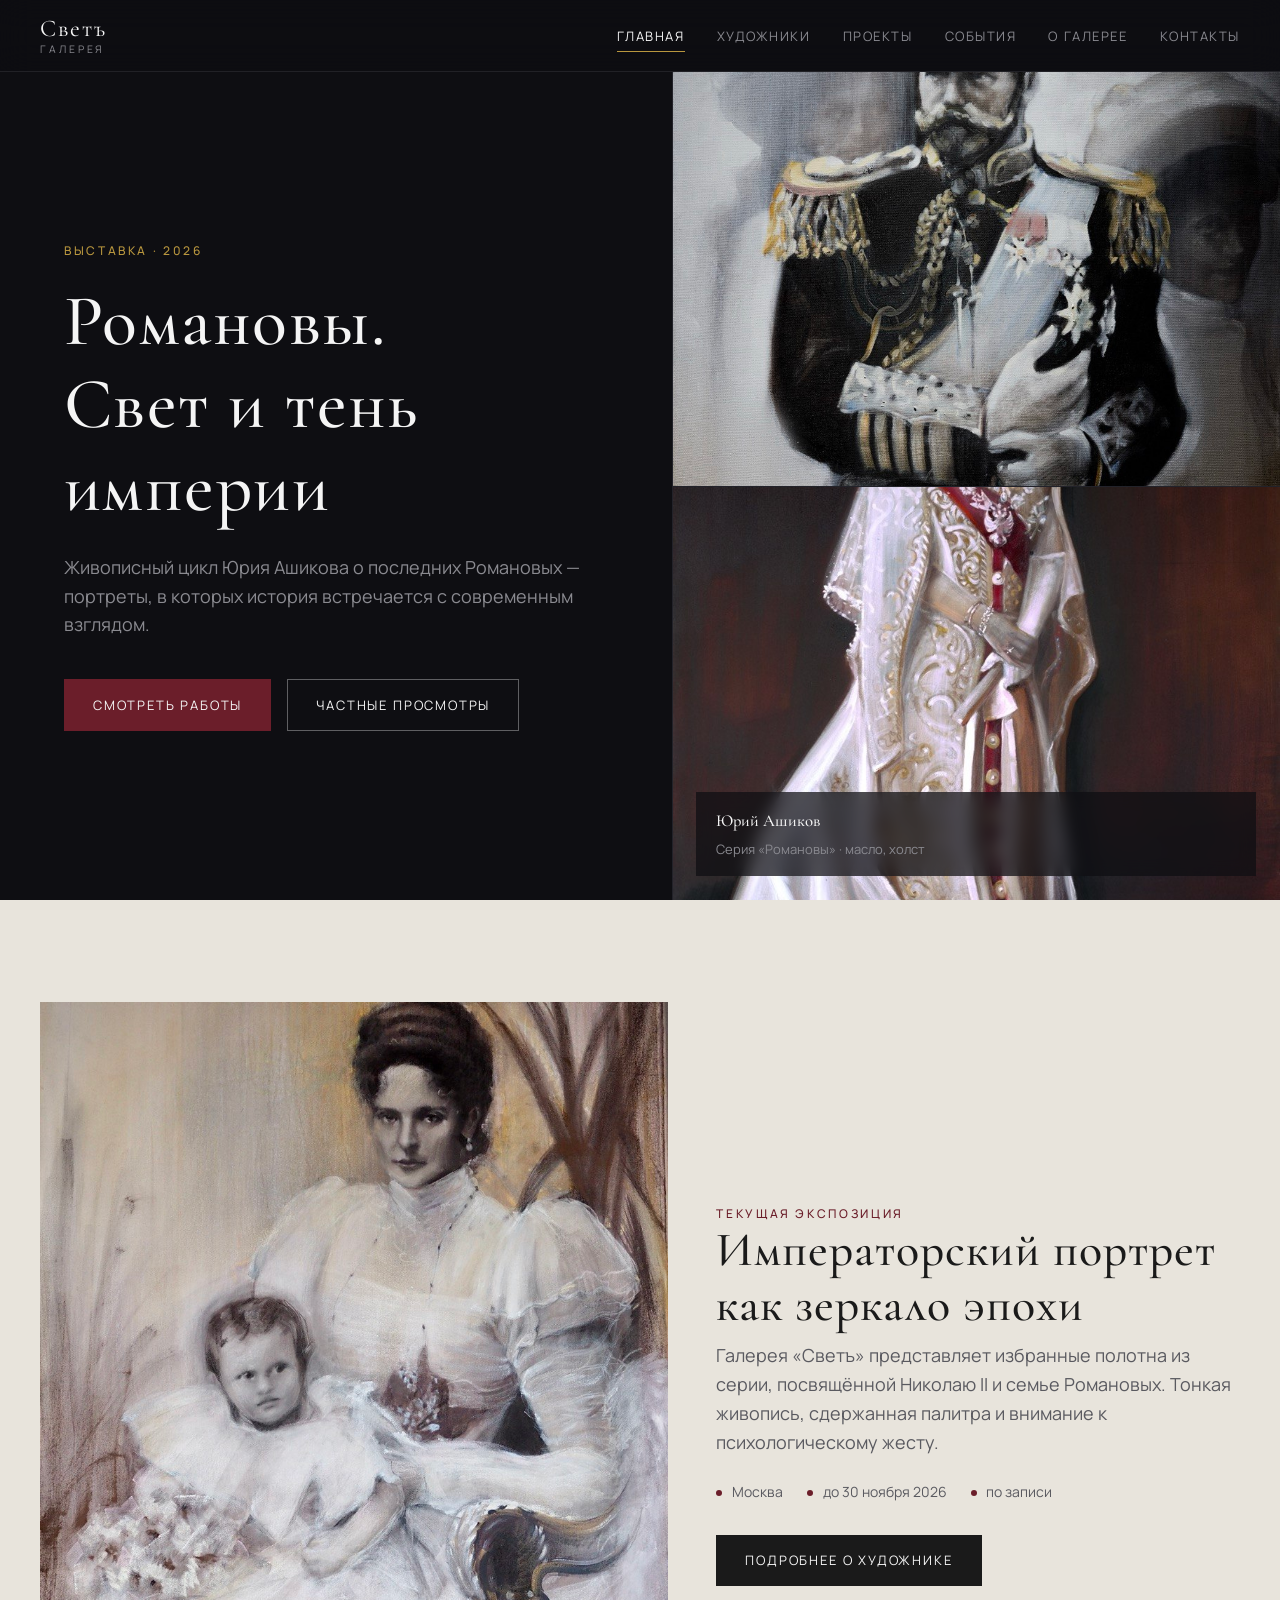
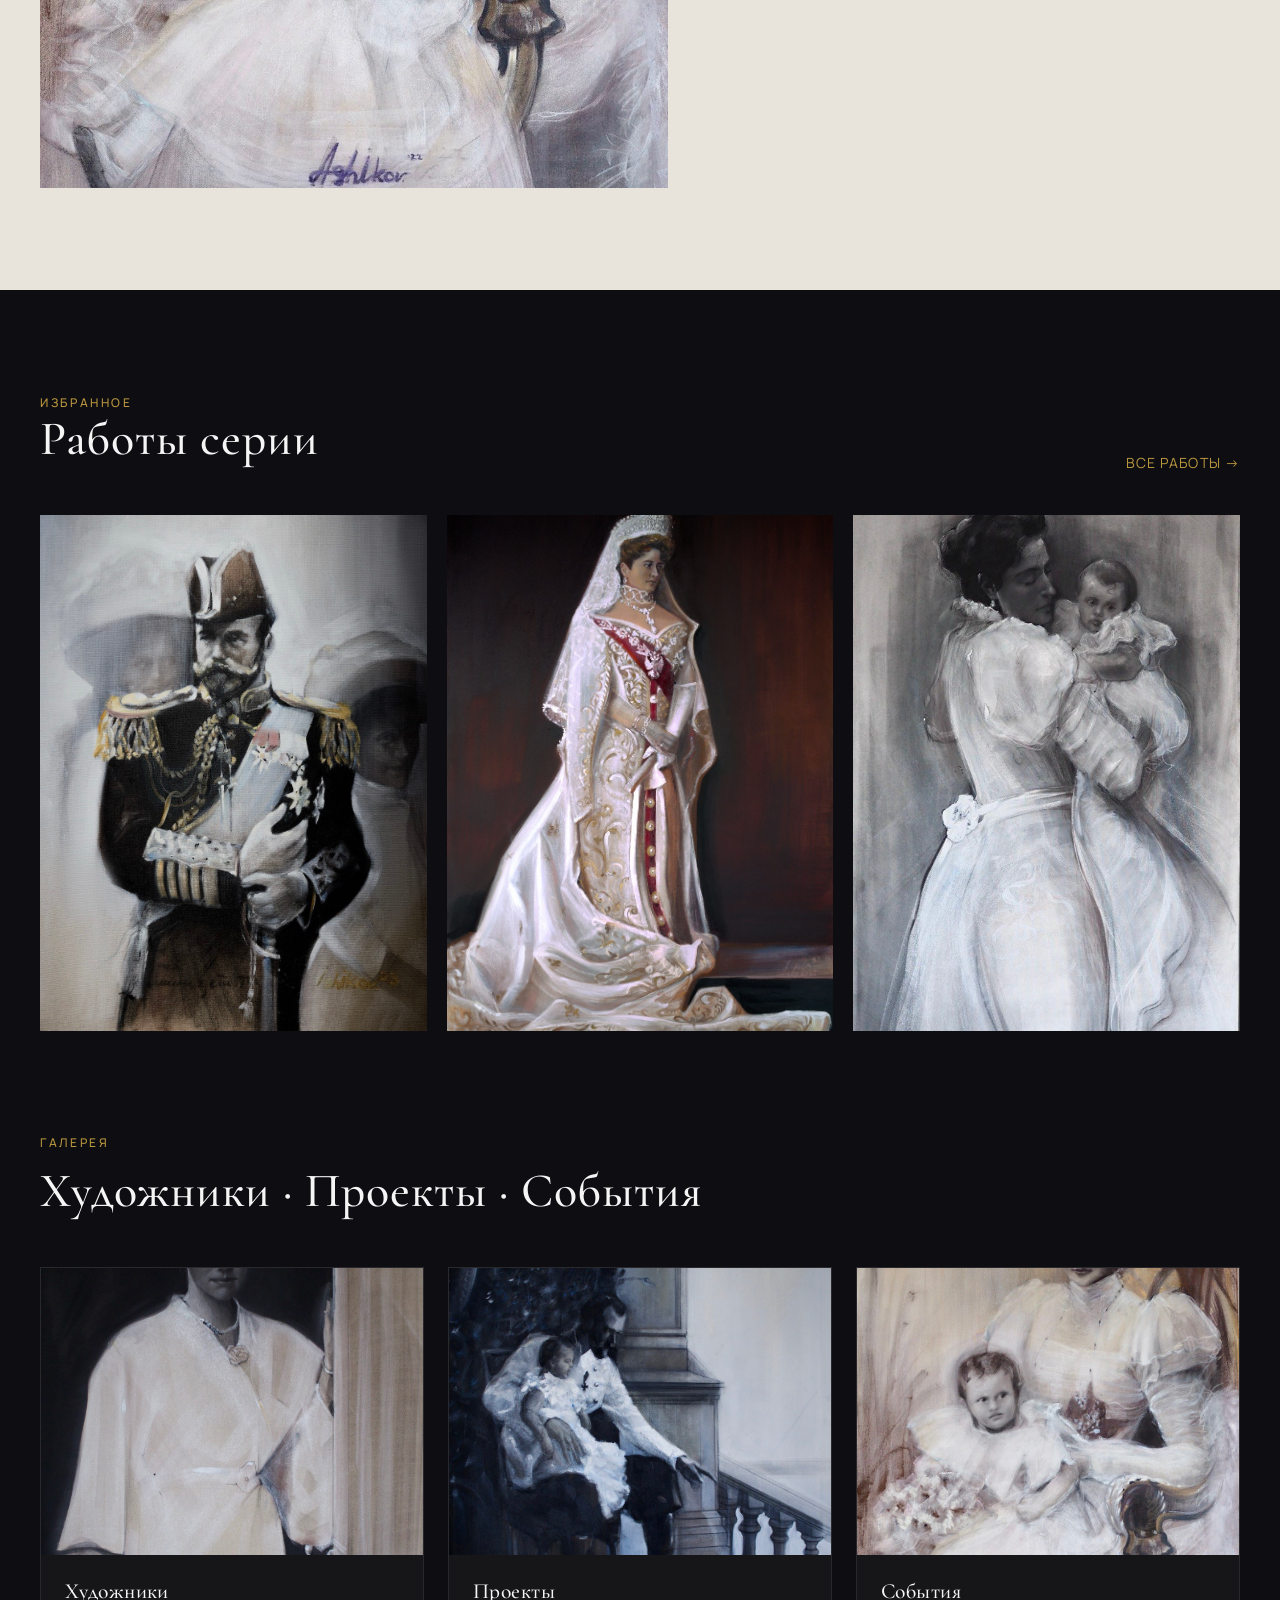
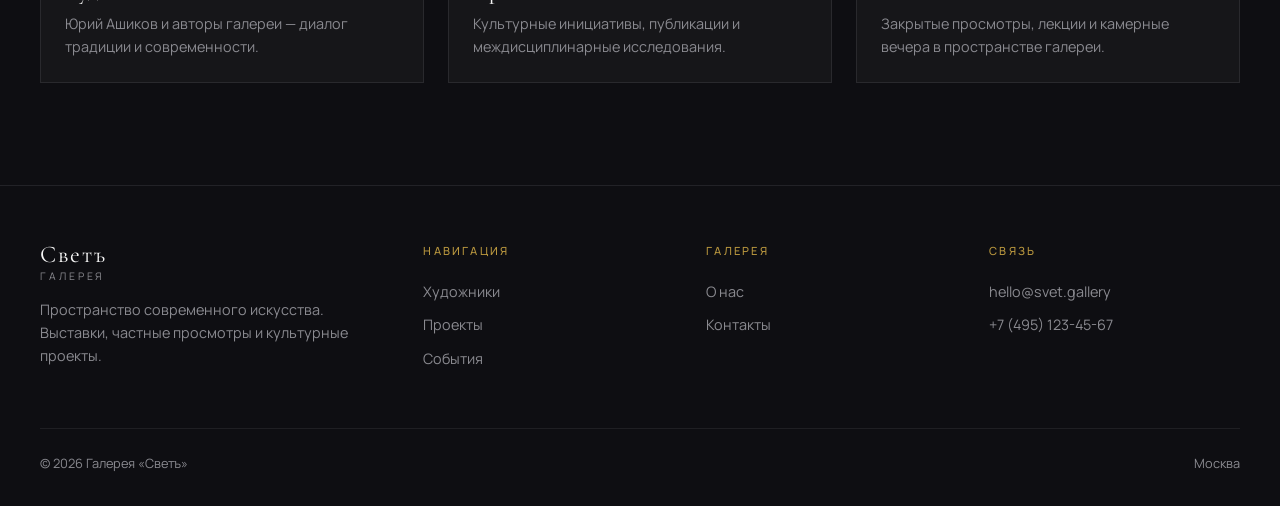
==== index.html @ 6fed9e32 "Галерея Светъ: сайт с работами Юрия Ашикова" ====
<!DOCTYPE html>
<html lang="ru">
<head>
  <meta charset="UTF-8" />
  <meta name="viewport" content="width=device-width, initial-scale=1" />
  <title>Галерея Светъ — современное искусство</title>
  <meta name="description" content="Галерея Светъ — пространство современного искусства. Выставка «Романовы» художника Юрия Ашикова." />
  <link rel="preconnect" href="https://fonts.googleapis.com" />
  <link rel="preconnect" href="https://fonts.gstatic.com" crossorigin />
  <link href="https://fonts.googleapis.com/css2?family=Cormorant+Garamond:ital,wght@0,400;0,500;0,600;1,400&family=Manrope:wght@300;400;500;600&display=swap" rel="stylesheet" />
  <link rel="stylesheet" href="css/styles.css" />
</head>
<body>
  <header class="site-header">
    <div class="container nav">
      <a href="index.html" class="logo">Светъ<span>галерея</span></a>
      <button class="nav-toggle" aria-label="Меню" aria-expanded="false"><span></span><span></span><span></span></button>
      <nav class="nav-links" aria-label="Основная навигация">
        <a href="index.html">Главная</a>
        <a href="artists.html">Художники</a>
        <a href="projects.html">Проекты</a>
        <a href="events.html">События</a>
        <a href="about.html">О галерее</a>
        <a href="contact.html">Контакты</a>
      </nav>
    </div>
  </header>

  <main>
    <section class="hero">
      <div class="hero-copy">
        <p class="eyebrow">Выставка · 2026</p>
        <h1>Романовы. Свет и тень империи</h1>
        <p class="lead">Живописный цикл Юрия Ашикова о последних Романовых — портреты, в которых история встречается с современным взглядом.</p>
        <div class="hero-actions">
          <a class="btn btn-primary" href="artists.html">Смотреть работы</a>
          <a class="btn btn-ghost" href="events.html">Частные просмотры</a>
        </div>
      </div>
      <div class="hero-visual">
        <div class="hero-split">
          <div class="panel">
            <img src="works/02-nicholas-regalia.jpg" alt="Николай II в регалиях — Юрий Ашиков" />
          </div>
          <div class="panel">
            <img src="works/01-alexandra-court.jpg" alt="Александра Фёдоровна — Юрий Ашиков" />
          </div>
        </div>
        <div class="caption">
          <strong>Юрий Ашиков</strong>
          Серия «Романовы» · масло, холст
        </div>
      </div>
    </section>

    <section class="section section-ivory">
      <div class="container">
        <div class="featured">
          <div class="featured-media">
            <img src="works/05-alexandra-child.jpg" alt="Александра с ребёнком — Юрий Ашиков" />
          </div>
          <div class="featured-body">
            <p class="eyebrow">Текущая экспозиция</p>
            <h2 class="section-title">Императорский портрет как зеркало эпохи</h2>
            <p class="lead">Галерея «Светъ» представляет избранные полотна из серии, посвящённой Николаю II и семье Романовых. Тонкая живопись, сдержанная палитра и внимание к психологическому жесту.</p>
            <div class="meta">
              <span>Москва</span>
              <span>до 30 ноября 2026</span>
              <span>по записи</span>
            </div>
            <a class="btn btn-dark" href="artists.html">Подробнее о художнике</a>
          </div>
        </div>
      </div>
    </section>

    <section class="section">
      <div class="container">
        <div class="section-head row">
          <div>
            <p class="eyebrow">Избранное</p>
            <h2 class="section-title">Работы серии</h2>
          </div>
          <a class="link-gold" href="artists.html">Все работы →</a>
        </div>
        <div class="works-grid">
          <article class="work-item" data-lightbox data-full="works/02-nicholas-regalia.jpg" data-title="Николай II. Регалии">
            <img src="works/02-nicholas-regalia.jpg" alt="Николай II. Регалии" />
            <div class="overlay"><h4>Николай II. Регалии</h4><p>Юрий Ашиков</p></div>
          </article>
          <article class="work-item" data-lightbox data-full="works/01-alexandra-court.jpg" data-title="Александра. Придворный портрет">
            <img src="works/01-alexandra-court.jpg" alt="Александра. Придворный портрет" />
            <div class="overlay"><h4>Александра. Придворный портрет</h4><p>Юрий Ашиков</p></div>
          </article>
          <article class="work-item" data-lightbox data-full="works/06-mother-infant.jpg" data-title="Мать и младенец">
            <img src="works/06-mother-infant.jpg" alt="Мать и младенец" />
            <div class="overlay"><h4>Мать и младенец</h4><p>Юрий Ашиков</p></div>
          </article>
        </div>
      </div>
    </section>

    <section class="section" style="padding-top: 0;">
      <div class="container">
        <div class="section-head">
          <p class="eyebrow">Галерея</p>
          <h2 class="section-title">Художники · Проекты · События</h2>
        </div>
        <div class="card-grid">
          <a class="card" href="artists.html">
            <div class="card-media"><img src="works/03-series-grid-a.jpg" alt="Художники" /></div>
            <div class="card-body">
              <h3>Художники</h3>
              <p>Юрий Ашиков и авторы галереи — диалог традиции и современности.</p>
            </div>
          </a>
          <a class="card" href="projects.html">
            <div class="card-media"><img src="works/04-series-grid-b.jpg" alt="Проекты" /></div>
            <div class="card-body">
              <h3>Проекты</h3>
              <p>Культурные инициативы, публикации и междисциплинарные исследования.</p>
            </div>
          </a>
          <a class="card" href="events.html">
            <div class="card-media"><img src="works/05-alexandra-child.jpg" alt="События" /></div>
            <div class="card-body">
              <h3>События</h3>
              <p>Закрытые просмотры, лекции и камерные вечера в пространстве галереи.</p>
            </div>
          </a>
        </div>
      </div>
    </section>
  </main>

  <footer class="site-footer">
    <div class="container">
      <div class="footer-grid">
        <div class="footer-brand">
          <div class="logo">Светъ<span>галерея</span></div>
          <p>Пространство современного искусства. Выставки, частные просмотры и культурные проекты.</p>
        </div>
        <div class="footer-col">
          <h4>Навигация</h4>
          <a href="artists.html">Художники</a>
          <a href="projects.html">Проекты</a>
          <a href="events.html">События</a>
        </div>
        <div class="footer-col">
          <h4>Галерея</h4>
          <a href="about.html">О нас</a>
          <a href="contact.html">Контакты</a>
        </div>
        <div class="footer-col">
          <h4>Связь</h4>
          <a href="mailto:hello@svet.gallery">hello@svet.gallery</a>
          <a href="tel:+74951234567">+7 (495) 123-45-67</a>
        </div>
      </div>
      <div class="footer-bottom">
        <span>© 2026 Галерея «Светъ»</span>
        <span>Москва</span>
      </div>
    </div>
  </footer>

  <div class="lightbox" id="lightbox" role="dialog" aria-modal="true">
    <button class="lightbox-close" aria-label="Закрыть">×</button>
    <img src="" alt="" />
    <p class="lightbox-cap"></p>
  </div>
  <script src="js/main.js"></script>
</body>
</html>
---- css/styles.css ----
/* Галерея Светъ — site styles */
:root {
  --bg-deep: #0E0E12;
  --bg-mist: #B0B0B8;
  --surface-ivory: #E8E4DC;
  --text-light: #F5F5F5;
  --text-dark: #1A1A1A;
  --text-muted: #8A8A90;
  --accent-burgundy: #6B1E2A;
  --accent-gold: #B8963E;
  --font-serif: "Cormorant Garamond", "Times New Roman", Georgia, serif;
  --font-sans: "Manrope", "Helvetica Neue", Arial, sans-serif;
  --max: 1200px;
  --nav-h: 72px;
  --ease: cubic-bezier(0.22, 1, 0.36, 1);
}

*, *::before, *::after { box-sizing: border-box; margin: 0; padding: 0; }

html { scroll-behavior: smooth; }

body {
  font-family: var(--font-sans);
  background: var(--bg-deep);
  color: var(--text-light);
  line-height: 1.6;
  font-size: 16px;
  -webkit-font-smoothing: antialiased;
  min-height: 100vh;
}

img { max-width: 100%; display: block; height: auto; }
a { color: inherit; text-decoration: none; }
ul { list-style: none; }
button, input, textarea, select { font: inherit; color: inherit; }

.container {
  width: min(100% - 48px, var(--max));
  margin-inline: auto;
}

/* —— Typography —— */
h1, h2, h3, .serif {
  font-family: var(--font-serif);
  font-weight: 500;
  letter-spacing: 0.02em;
  line-height: 1.15;
}

.eyebrow {
  font-size: 0.75rem;
  letter-spacing: 0.22em;
  text-transform: uppercase;
  color: var(--accent-gold);
  font-weight: 500;
}

.lead {
  font-size: 1.125rem;
  color: var(--text-muted);
  max-width: 36rem;
}

.section-title {
  font-size: clamp(2rem, 4vw, 3rem);
  margin-bottom: 0.5rem;
}

.section-head {
  margin-bottom: 2.5rem;
  display: flex;
  flex-direction: column;
  gap: 0.75rem;
}

.section-head.row {
  flex-direction: row;
  justify-content: space-between;
  align-items: flex-end;
  gap: 1.5rem;
}

.link-gold {
  color: var(--accent-gold);
  font-size: 0.875rem;
  letter-spacing: 0.08em;
  text-transform: uppercase;
  border-bottom: 1px solid transparent;
  transition: border-color 0.3s var(--ease), color 0.3s;
}
.link-gold:hover { border-color: var(--accent-gold); }

/* —— Header / Nav —— */
.site-header {
  position: fixed;
  inset: 0 0 auto 0;
  height: var(--nav-h);
  z-index: 100;
  background: rgba(14, 14, 18, 0.85);
  backdrop-filter: blur(16px);
  border-bottom: 1px solid rgba(176, 176, 184, 0.12);
  transition: background 0.3s;
}

.nav {
  height: var(--nav-h);
  display: flex;
  align-items: center;
  justify-content: space-between;
  gap: 2rem;
}

.logo {
  font-family: var(--font-serif);
  font-size: 1.5rem;
  letter-spacing: 0.08em;
  display: flex;
  flex-direction: column;
  line-height: 1.1;
}
.logo span {
  font-family: var(--font-sans);
  font-size: 0.65rem;
  letter-spacing: 0.28em;
  text-transform: uppercase;
  color: var(--text-muted);
  margin-top: 2px;
}

.nav-links {
  display: flex;
  gap: 2rem;
  align-items: center;
}

.nav-links a {
  font-size: 0.8125rem;
  letter-spacing: 0.12em;
  text-transform: uppercase;
  color: var(--text-muted);
  transition: color 0.25s;
  position: relative;
}
.nav-links a:hover,
.nav-links a.active { color: var(--text-light); }
.nav-links a.active::after {
  content: "";
  position: absolute;
  left: 0; right: 0; bottom: -6px;
  height: 1px;
  background: var(--accent-gold);
}

.nav-toggle {
  display: none;
  background: none;
  border: 1px solid rgba(176, 176, 184, 0.3);
  color: var(--text-light);
  width: 44px; height: 44px;
  cursor: pointer;
  flex-direction: column;
  align-items: center;
  justify-content: center;
  gap: 5px;
}
.nav-toggle span {
  display: block;
  width: 18px; height: 1px;
  background: currentColor;
}

/* —— Buttons —— */
.btn {
  display: inline-flex;
  align-items: center;
  justify-content: center;
  gap: 0.5rem;
  padding: 0.9rem 1.75rem;
  font-size: 0.8125rem;
  letter-spacing: 0.14em;
  text-transform: uppercase;
  border: 1px solid transparent;
  cursor: pointer;
  transition: all 0.35s var(--ease);
}
.btn-primary {
  background: var(--accent-burgundy);
  color: var(--text-light);
  border-color: var(--accent-burgundy);
}
.btn-primary:hover {
  background: #821f30;
  border-color: #821f30;
}
.btn-ghost {
  background: transparent;
  border-color: rgba(245, 245, 245, 0.35);
  color: var(--text-light);
}
.btn-ghost:hover {
  border-color: var(--accent-gold);
  color: var(--accent-gold);
}
.btn-dark {
  background: var(--text-dark);
  color: var(--text-light);
  border-color: var(--text-dark);
}
.btn-dark:hover { background: #2a2a2a; }

/* —— Hero —— */
.hero {
  min-height: 100vh;
  padding-top: var(--nav-h);
  display: grid;
  grid-template-columns: 1.05fr 0.95fr;
  gap: 0;
  position: relative;
  overflow: hidden;
}

.hero-copy {
  display: flex;
  flex-direction: column;
  justify-content: center;
  padding: 4rem clamp(2rem, 5vw, 5rem);
  position: relative;
  z-index: 2;
}

.hero-copy .eyebrow { margin-bottom: 1.25rem; }

.hero-copy h1 {
  font-size: clamp(2.75rem, 6vw, 4.5rem);
  margin-bottom: 1.5rem;
  max-width: 14ch;
}

.hero-copy .lead { margin-bottom: 2.5rem; }

.hero-actions { display: flex; flex-wrap: wrap; gap: 1rem; }

.hero-visual {
  position: relative;
  min-height: 70vh;
  background: #16161c;
}

.hero-visual img {
  width: 100%;
  height: 100%;
  object-fit: cover;
  position: absolute;
  inset: 0;
}

.hero-visual .caption {
  position: absolute;
  left: 1.5rem; bottom: 1.5rem; right: 1.5rem;
  background: rgba(14, 14, 18, 0.72);
  backdrop-filter: blur(8px);
  padding: 1rem 1.25rem;
  font-size: 0.8125rem;
  color: var(--text-muted);
  z-index: 2;
}
.hero-visual .caption strong {
  display: block;
  color: var(--text-light);
  font-family: var(--font-serif);
  font-size: 1.05rem;
  font-weight: 500;
  margin-bottom: 0.25rem;
}

.hero-split {
  display: grid;
  grid-template-rows: 1fr 1fr;
  height: 100%;
}
.hero-split .panel {
  position: relative;
  overflow: hidden;
  border-left: 1px solid rgba(176, 176, 184, 0.08);
}
.hero-split .panel + .panel {
  border-top: 1px solid rgba(176, 176, 184, 0.08);
}

/* —— Sections —— */
.section {
  padding: clamp(4rem, 8vw, 7rem) 0;
}

.section-ivory {
  background: var(--surface-ivory);
  color: var(--text-dark);
}
.section-ivory .lead,
.section-ivory .text-muted { color: #5a5a60; }
.section-ivory .eyebrow { color: var(--accent-burgundy); }
.section-ivory .link-gold { color: var(--accent-burgundy); }
.section-ivory .link-gold:hover { border-color: var(--accent-burgundy); }

.section-mist {
  background: var(--bg-mist);
  color: var(--text-dark);
}

/* —— Featured exhibition —— */
.featured {
  display: grid;
  grid-template-columns: 1.2fr 1fr;
  gap: 3rem;
  align-items: center;
}

.featured-media {
  position: relative;
  aspect-ratio: 4/5;
  overflow: hidden;
  background: #1a1a1f;
}
.featured-media img {
  width: 100%; height: 100%;
  object-fit: cover;
  transition: transform 1.2s var(--ease);
}
.featured:hover .featured-media img { transform: scale(1.03); }

.featured-body .meta {
  display: flex;
  gap: 1.5rem;
  margin: 1.5rem 0 2rem;
  font-size: 0.875rem;
  color: var(--text-muted);
  flex-wrap: wrap;
}
.section-ivory .featured-body .meta { color: #5a5a60; }
.featured-body .meta span::before {
  content: "";
  display: inline-block;
  width: 6px; height: 6px;
  border-radius: 50%;
  background: var(--accent-gold);
  margin-right: 0.6rem;
  vertical-align: middle;
}
.section-ivory .featured-body .meta span::before { background: var(--accent-burgundy); }

/* —— Cards / grids —— */
.card-grid {
  display: grid;
  grid-template-columns: repeat(3, 1fr);
  gap: 1.5rem;
}

.card {
  background: rgba(255, 255, 255, 0.03);
  border: 1px solid rgba(176, 176, 184, 0.12);
  overflow: hidden;
  transition: border-color 0.35s, transform 0.35s var(--ease);
}
.card:hover {
  border-color: rgba(184, 150, 62, 0.45);
  transform: translateY(-3px);
}

.card-media {
  aspect-ratio: 4/3;
  overflow: hidden;
  background: #16161c;
}
.card-media img {
  width: 100%; height: 100%;
  object-fit: cover;
  transition: transform 0.8s var(--ease);
}
.card:hover .card-media img { transform: scale(1.05); }

.card-body { padding: 1.5rem; }
.card-body h3 {
  font-size: 1.35rem;
  margin-bottom: 0.5rem;
}
.card-body p {
  font-size: 0.9rem;
  color: var(--text-muted);
}
.section-ivory .card {
  background: #fff;
  border-color: rgba(26, 26, 26, 0.08);
}
.section-ivory .card-body p { color: #5a5a60; }

.works-grid {
  display: grid;
  grid-template-columns: repeat(3, 1fr);
  gap: 1.25rem;
}
.work-item {
  position: relative;
  overflow: hidden;
  aspect-ratio: 3/4;
  background: #16161c;
  cursor: pointer;
}
.work-item img {
  width: 100%; height: 100%;
  object-fit: cover;
  transition: transform 0.9s var(--ease), filter 0.4s;
}
.work-item:hover img {
  transform: scale(1.04);
  filter: brightness(0.75);
}
.work-item .overlay {
  position: absolute;
  inset: auto 0 0 0;
  padding: 1.25rem;
  background: linear-gradient(transparent, rgba(14,14,18,0.9));
  opacity: 0;
  transform: translateY(8px);
  transition: opacity 0.35s, transform 0.35s var(--ease);
}
.work-item:hover .overlay {
  opacity: 1;
  transform: translateY(0);
}
.work-item .overlay h4 {
  font-family: var(--font-serif);
  font-size: 1.15rem;
  font-weight: 500;
}
.work-item .overlay p {
  font-size: 0.8rem;
  color: var(--text-muted);
  margin-top: 0.25rem;
}

/* —— Artist featured —— */
.artist-hero {
  display: grid;
  grid-template-columns: 0.9fr 1.1fr;
  gap: 3.5rem;
  align-items: start;
  padding-top: calc(var(--nav-h) + 4rem);
  padding-bottom: 4rem;
}
.artist-portrait {
  aspect-ratio: 3/4;
  overflow: hidden;
  background: #16161c;
  position: sticky;
  top: calc(var(--nav-h) + 1.5rem);
}
.artist-portrait img {
  width: 100%; height: 100%;
  object-fit: cover;
}
.artist-info h1 {
  font-size: clamp(2.5rem, 5vw, 3.75rem);
  margin: 0.75rem 0 1.25rem;
}
.artist-info .bio {
  color: var(--text-muted);
  max-width: 38rem;
  margin-bottom: 2rem;
}
.artist-meta {
  display: grid;
  grid-template-columns: 1fr 1fr;
  gap: 1.25rem;
  margin-bottom: 2rem;
  padding: 1.5rem 0;
  border-top: 1px solid rgba(176,176,184,0.15);
  border-bottom: 1px solid rgba(176,176,184,0.15);
}
.artist-meta dt {
  font-size: 0.7rem;
  letter-spacing: 0.18em;
  text-transform: uppercase;
  color: var(--accent-gold);
  margin-bottom: 0.35rem;
}
.artist-meta dd { font-size: 0.95rem; }

/* —— Project / event lists —— */
.project-list { display: flex; flex-direction: column; gap: 0; }
.project-row {
  display: grid;
  grid-template-columns: 140px 1fr auto;
  gap: 2rem;
  align-items: center;
  padding: 2rem 0;
  border-bottom: 1px solid rgba(176, 176, 184, 0.15);
  transition: padding-left 0.35s var(--ease);
}
.project-row:first-child { border-top: 1px solid rgba(176, 176, 184, 0.15); }
.project-row:hover { padding-left: 0.75rem; }
.project-row .year {
  font-family: var(--font-serif);
  font-size: 1.5rem;
  color: var(--accent-gold);
}
.project-row h3 { font-size: 1.5rem; margin-bottom: 0.35rem; }
.project-row p { color: var(--text-muted); font-size: 0.9rem; max-width: 36rem; }

.event-grid {
  display: grid;
  grid-template-columns: repeat(2, 1fr);
  gap: 1.5rem;
}
.event-card {
  border: 1px solid rgba(176, 176, 184, 0.15);
  padding: 2rem;
  background: rgba(255,255,255,0.02);
  display: flex;
  flex-direction: column;
  gap: 1rem;
  transition: border-color 0.3s;
}
.event-card:hover { border-color: rgba(184, 150, 62, 0.5); }
.event-card .date {
  font-family: var(--font-serif);
  font-size: 1.75rem;
  color: var(--accent-gold);
  line-height: 1.2;
}
.event-card .date small {
  display: block;
  font-family: var(--font-sans);
  font-size: 0.75rem;
  letter-spacing: 0.12em;
  text-transform: uppercase;
  color: var(--text-muted);
  margin-top: 0.35rem;
}
.event-card h3 { font-size: 1.5rem; }
.event-card p { color: var(--text-muted); flex: 1; }
.event-tag {
  display: inline-block;
  font-size: 0.7rem;
  letter-spacing: 0.16em;
  text-transform: uppercase;
  color: var(--accent-burgundy);
  background: rgba(107, 30, 42, 0.2);
  padding: 0.35rem 0.75rem;
  align-self: flex-start;
}

/* —— About —— */
.about-layout {
  display: grid;
  grid-template-columns: 1fr 1fr;
  gap: 4rem;
  padding-top: calc(var(--nav-h) + 4rem);
}
.about-layout h1 {
  font-size: clamp(2.5rem, 5vw, 3.5rem);
  margin: 0.75rem 0 1.5rem;
}
.about-layout .prose p {
  color: var(--text-muted);
  margin-bottom: 1.25rem;
  max-width: 36rem;
}
.stats {
  display: grid;
  grid-template-columns: 1fr 1fr;
  gap: 1.5rem;
  margin-top: 2.5rem;
}
.stat {
  padding: 1.5rem;
  border: 1px solid rgba(176, 176, 184, 0.15);
}
.stat .num {
  font-family: var(--font-serif);
  font-size: 2.5rem;
  color: var(--accent-gold);
  line-height: 1;
  margin-bottom: 0.5rem;
}
.stat .label {
  font-size: 0.8rem;
  color: var(--text-muted);
  letter-spacing: 0.06em;
}
.about-visual {
  display: grid;
  grid-template-columns: 1fr 1fr;
  gap: 1rem;
  align-content: start;
}
.about-visual .tall {
  grid-row: span 2;
  aspect-ratio: auto;
  min-height: 420px;
}
.about-visual .sq { aspect-ratio: 1; }
.about-visual figure {
  overflow: hidden;
  background: #16161c;
}
.about-visual img {
  width: 100%; height: 100%;
  object-fit: cover;
}

/* —— Contact —— */
.contact-layout {
  display: grid;
  grid-template-columns: 1fr 1.1fr;
  gap: 4rem;
  padding-top: calc(var(--nav-h) + 4rem);
  padding-bottom: 5rem;
}
.contact-layout h1 {
  font-size: clamp(2.5rem, 5vw, 3.5rem);
  margin: 0.75rem 0 1.5rem;
}
.contact-details {
  display: flex;
  flex-direction: column;
  gap: 1.75rem;
  margin-top: 2rem;
}
.contact-details dt {
  font-size: 0.7rem;
  letter-spacing: 0.18em;
  text-transform: uppercase;
  color: var(--accent-gold);
  margin-bottom: 0.35rem;
}
.contact-details dd {
  color: var(--text-muted);
  font-size: 1rem;
}
.contact-details a:hover { color: var(--accent-gold); }

.contact-form {
  background: rgba(255,255,255,0.03);
  border: 1px solid rgba(176, 176, 184, 0.15);
  padding: 2.5rem;
}
.form-row {
  display: grid;
  grid-template-columns: 1fr 1fr;
  gap: 1.25rem;
}
.field { margin-bottom: 1.25rem; }
.field label {
  display: block;
  font-size: 0.7rem;
  letter-spacing: 0.16em;
  text-transform: uppercase;
  color: var(--text-muted);
  margin-bottom: 0.5rem;
}
.field input,
.field textarea,
.field select {
  width: 100%;
  background: rgba(14, 14, 18, 0.6);
  border: 1px solid rgba(176, 176, 184, 0.25);
  padding: 0.85rem 1rem;
  outline: none;
  transition: border-color 0.25s;
}
.field input:focus,
.field textarea:focus,
.field select:focus {
  border-color: var(--accent-gold);
}
.field textarea { min-height: 140px; resize: vertical; }
.form-note {
  font-size: 0.8rem;
  color: var(--text-muted);
  margin-top: 1rem;
}
.form-success {
  display: none;
  padding: 1rem;
  border: 1px solid var(--accent-gold);
  color: var(--accent-gold);
  margin-bottom: 1.25rem;
  font-size: 0.9rem;
}
.form-success.show { display: block; }

/* —— Page hero strip —— */
.page-hero {
  padding: calc(var(--nav-h) + 4rem) 0 3rem;
  border-bottom: 1px solid rgba(176, 176, 184, 0.1);
  margin-bottom: 0;
}
.page-hero h1 {
  font-size: clamp(2.5rem, 5vw, 3.75rem);
  margin: 0.75rem 0 1rem;
}
.page-hero .lead { max-width: 40rem; }

/* —— Footer —— */
.site-footer {
  border-top: 1px solid rgba(176, 176, 184, 0.12);
  padding: 3.5rem 0 2rem;
  margin-top: auto;
}
.footer-grid {
  display: grid;
  grid-template-columns: 1.4fr 1fr 1fr 1fr;
  gap: 2rem;
  margin-bottom: 3rem;
}
.footer-brand .logo { margin-bottom: 1rem; }
.footer-brand p {
  color: var(--text-muted);
  font-size: 0.9rem;
  max-width: 22rem;
}
.footer-col h4 {
  font-family: var(--font-sans);
  font-size: 0.7rem;
  letter-spacing: 0.2em;
  text-transform: uppercase;
  color: var(--accent-gold);
  margin-bottom: 1.25rem;
  font-weight: 500;
}
.footer-col a {
  display: block;
  color: var(--text-muted);
  font-size: 0.9rem;
  margin-bottom: 0.65rem;
  transition: color 0.25s;
}
.footer-col a:hover { color: var(--text-light); }
.footer-bottom {
  display: flex;
  justify-content: space-between;
  align-items: center;
  padding-top: 1.5rem;
  border-top: 1px solid rgba(176, 176, 184, 0.1);
  font-size: 0.8rem;
  color: var(--text-muted);
  flex-wrap: wrap;
  gap: 1rem;
}

/* —— Lightbox —— */
.lightbox {
  position: fixed;
  inset: 0;
  z-index: 200;
  background: rgba(14, 14, 18, 0.94);
  display: none;
  align-items: center;
  justify-content: center;
  padding: 2rem;
}
.lightbox.open { display: flex; }
.lightbox img {
  max-height: 85vh;
  max-width: 90vw;
  object-fit: contain;
  box-shadow: 0 20px 60px rgba(0,0,0,0.5);
}
.lightbox-close {
  position: absolute;
  top: 1.5rem; right: 1.5rem;
  background: none;
  border: 1px solid rgba(245,245,245,0.3);
  color: var(--text-light);
  width: 44px; height: 44px;
  cursor: pointer;
  font-size: 1.25rem;
}
.lightbox-cap {
  position: absolute;
  bottom: 2rem;
  left: 50%;
  transform: translateX(-50%);
  color: var(--text-muted);
  font-size: 0.9rem;
  text-align: center;
}

/* —— Utilities —— */
.mt-section { margin-top: clamp(3rem, 6vw, 5rem); }
.text-center { text-align: center; }
.sr-only {
  position: absolute; width: 1px; height: 1px;
  padding: 0; margin: -1px; overflow: hidden;
  clip: rect(0,0,0,0); border: 0;
}

/* —— Responsive —— */
@media (max-width: 960px) {
  .hero { grid-template-columns: 1fr; min-height: auto; }
  .hero-visual { min-height: 55vh; order: -1; }
  .hero-split { grid-template-rows: 1fr; grid-template-columns: 1fr 1fr; height: 55vh; }
  .hero-split .panel + .panel { border-top: none; border-left: 1px solid rgba(176,176,184,0.08); }
  .featured { grid-template-columns: 1fr; }
  .card-grid, .works-grid { grid-template-columns: 1fr 1fr; }
  .artist-hero, .about-layout, .contact-layout { grid-template-columns: 1fr; gap: 2.5rem; }
  .artist-portrait { position: static; max-height: 480px; }
  .footer-grid { grid-template-columns: 1fr 1fr; }
  .project-row { grid-template-columns: 80px 1fr; }
  .project-row .arrow { display: none; }
  .event-grid { grid-template-columns: 1fr; }
  .nav-toggle { display: flex; }
  .nav-links {
    position: fixed;
    inset: var(--nav-h) 0 auto 0;
    background: rgba(14,14,18,0.97);
    flex-direction: column;
    padding: 2rem;
    gap: 1.5rem;
    border-bottom: 1px solid rgba(176,176,184,0.12);
    display: none;
  }
  .nav-links.open { display: flex; }
}

@media (max-width: 640px) {
  .card-grid, .works-grid, .form-row, .stats, .about-visual { grid-template-columns: 1fr; }
  .about-visual .tall { min-height: 280px; grid-row: auto; }
  .footer-grid { grid-template-columns: 1fr; }
  .hero-actions { flex-direction: column; align-items: stretch; }
  .container { width: min(100% - 32px, var(--max)); }
}
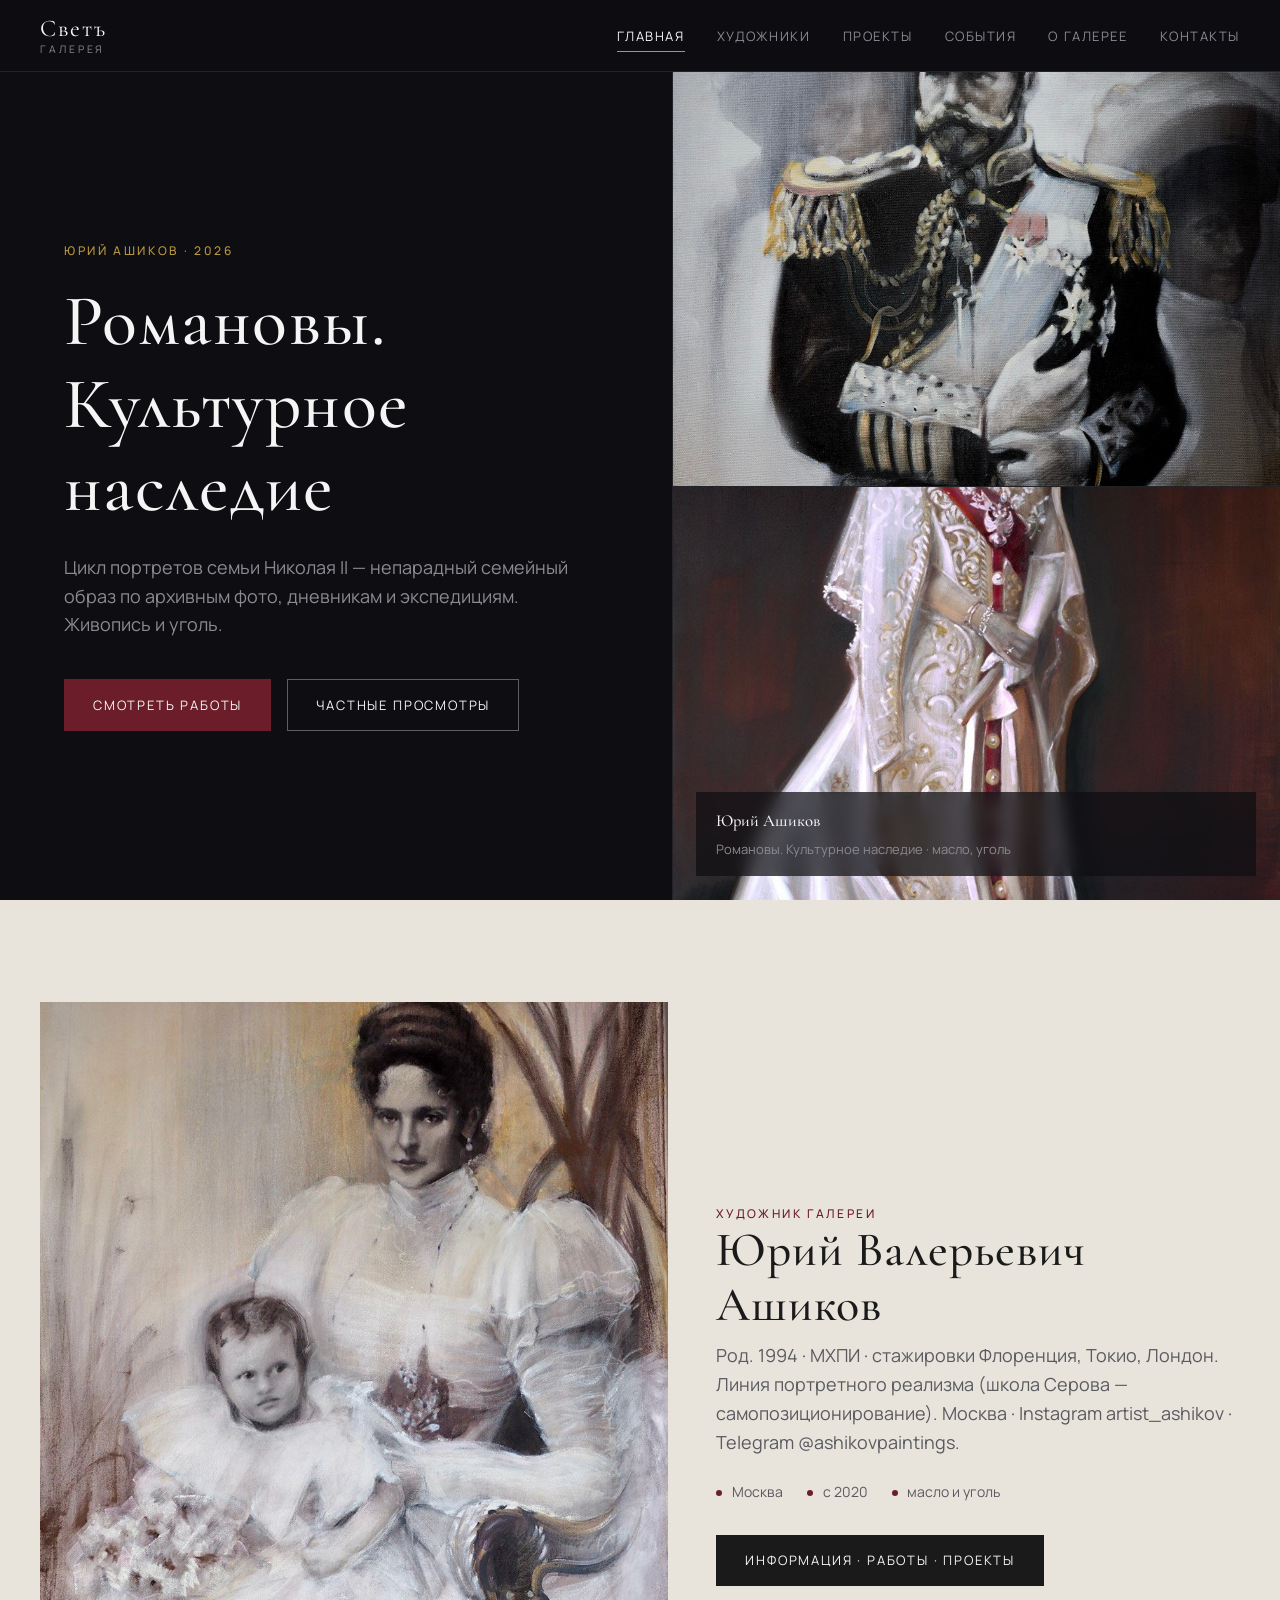
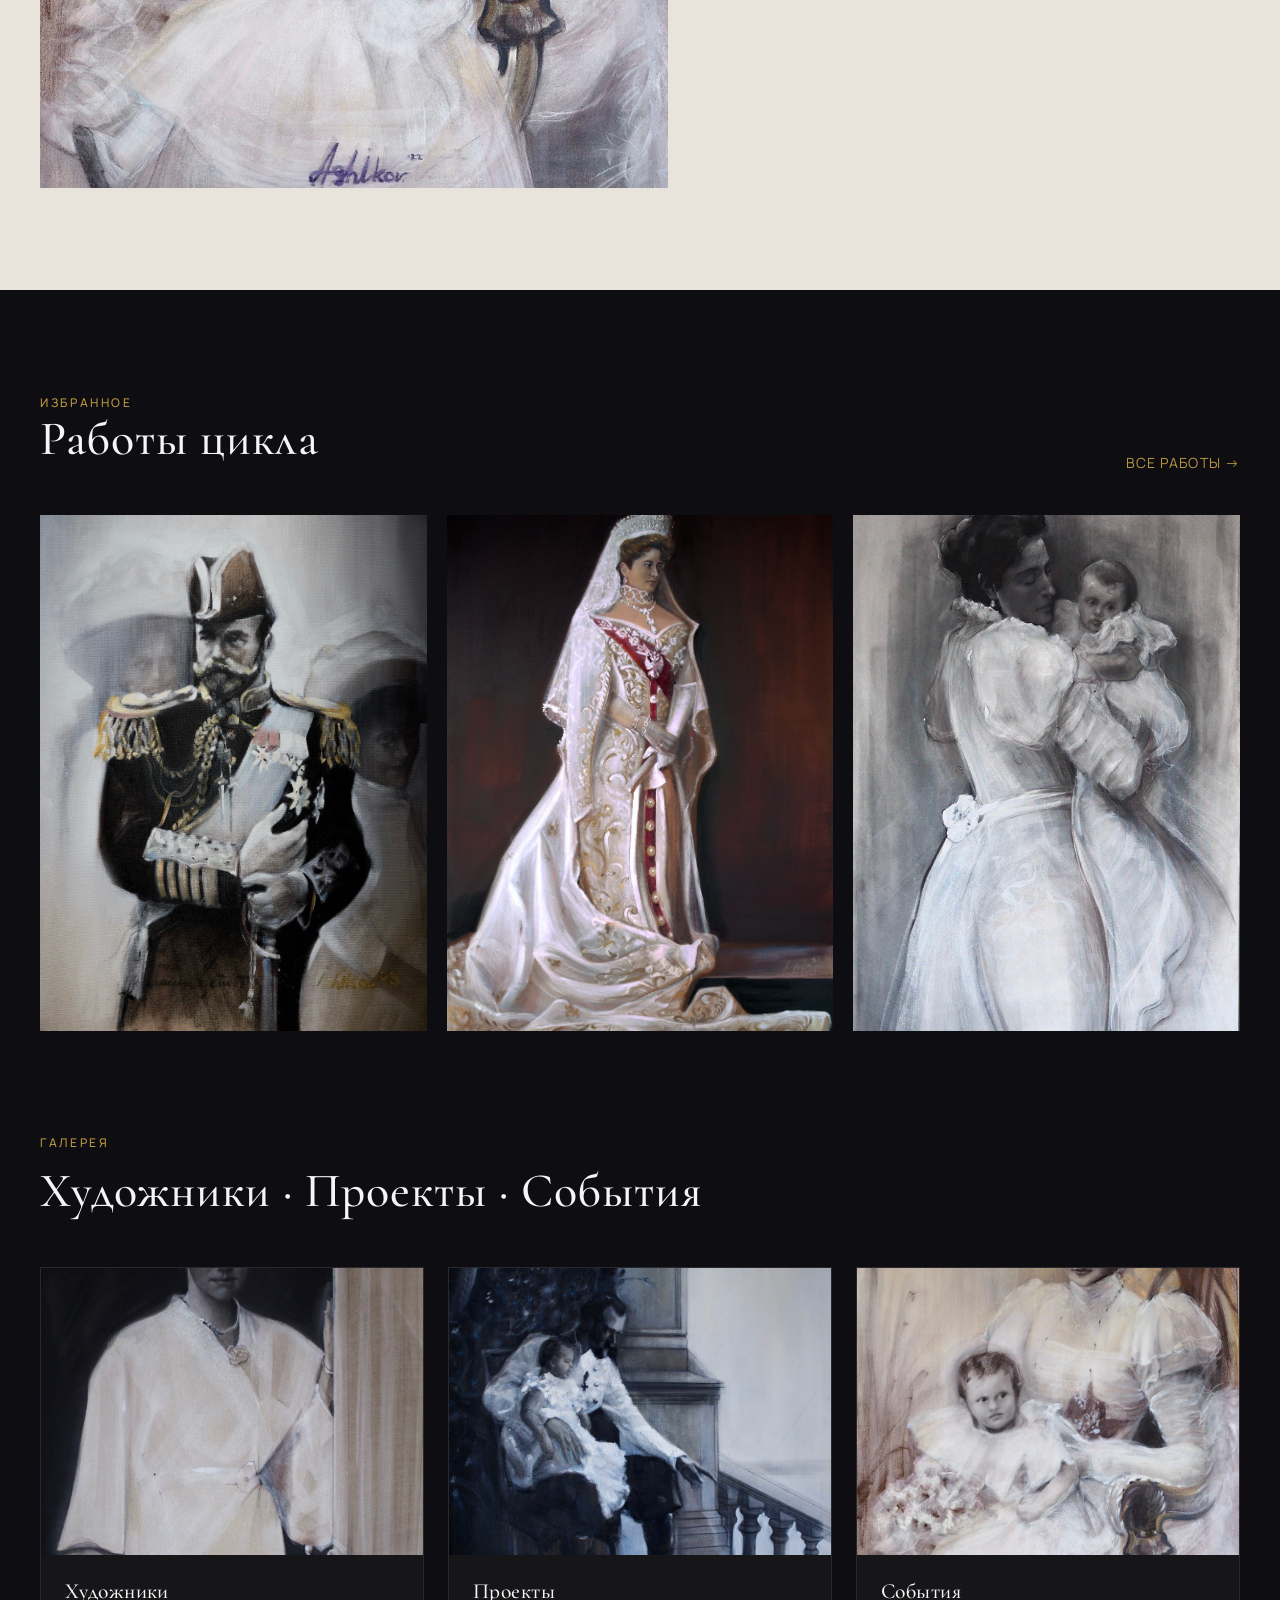
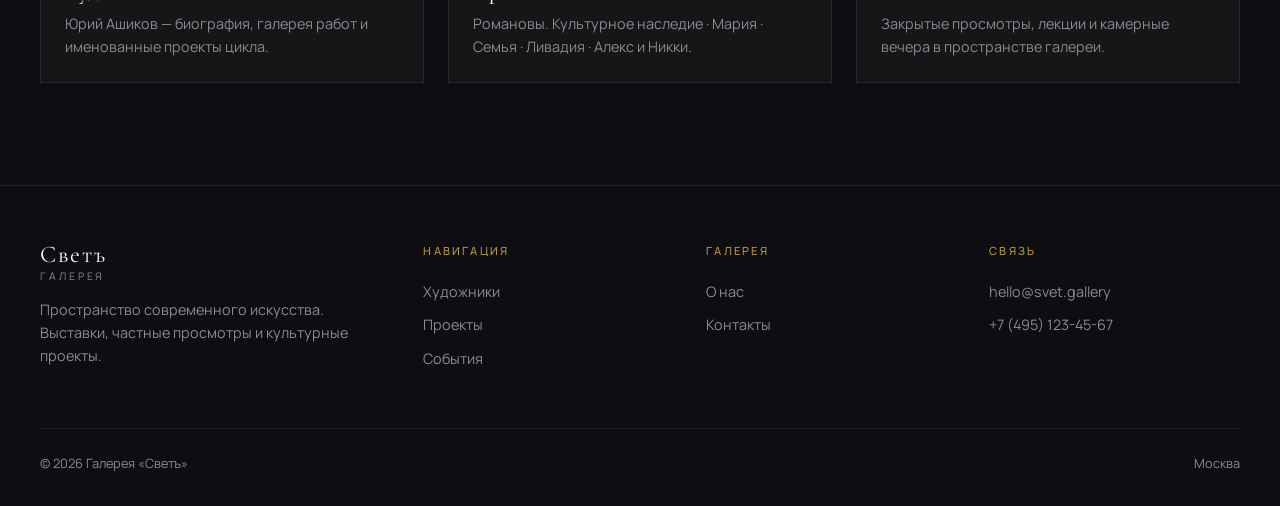
==== commit fcd954a6: "Юрий Ашиков: три блока на странице художника и проекты цикла Разделены биография, галерея работ и им" ====
--- a/index.html
+++ b/index.html
@@ -29,9 +29,9 @@
   <main>
     <section class="hero">
       <div class="hero-copy">
-        <p class="eyebrow">Выставка · 2026</p>
-        <h1>Романовы. Свет и тень империи</h1>
-        <p class="lead">Живописный цикл Юрия Ашикова о последних Романовых — портреты, в которых история встречается с современным взглядом.</p>
+        <p class="eyebrow">Юрий Ашиков · 2026</p>
+        <h1>Романовы. Культурное наследие</h1>
+        <p class="lead">Цикл портретов семьи Николая II — непарадный семейный образ по архивным фото, дневникам и экспедициям. Живопись и уголь.</p>
         <div class="hero-actions">
           <a class="btn btn-primary" href="artists.html">Смотреть работы</a>
           <a class="btn btn-ghost" href="events.html">Частные просмотры</a>
@@ -48,7 +48,7 @@
         </div>
         <div class="caption">
           <strong>Юрий Ашиков</strong>
-          Серия «Романовы» · масло, холст
+          Романовы. Культурное наследие · масло, уголь
         </div>
       </div>
     </section>
@@ -60,15 +60,15 @@
             <img src="works/05-alexandra-child.jpg" alt="Александра с ребёнком — Юрий Ашиков" />
           </div>
           <div class="featured-body">
-            <p class="eyebrow">Текущая экспозиция</p>
-            <h2 class="section-title">Императорский портрет как зеркало эпохи</h2>
-            <p class="lead">Галерея «Светъ» представляет избранные полотна из серии, посвящённой Николаю II и семье Романовых. Тонкая живопись, сдержанная палитра и внимание к психологическому жесту.</p>
+            <p class="eyebrow">Художник галереи</p>
+            <h2 class="section-title">Юрий Валерьевич Ашиков</h2>
+            <p class="lead">Род. 1994 · МХПИ · стажировки Флоренция, Токио, Лондон. Линия портретного реализма (школа Серова — самопозиционирование). Москва · Instagram artist_ashikov · Telegram @ashikovpaintings.</p>
             <div class="meta">
               <span>Москва</span>
-              <span>до 30 ноября 2026</span>
-              <span>по записи</span>
+              <span>с 2020</span>
+              <span>масло и уголь</span>
             </div>
-            <a class="btn btn-dark" href="artists.html">Подробнее о художнике</a>
+            <a class="btn btn-dark" href="artists.html">Информация · работы · проекты</a>
           </div>
         </div>
       </div>
@@ -79,7 +79,7 @@
         <div class="section-head row">
           <div>
             <p class="eyebrow">Избранное</p>
-            <h2 class="section-title">Работы серии</h2>
+            <h2 class="section-title">Работы цикла</h2>
           </div>
           <a class="link-gold" href="artists.html">Все работы →</a>
         </div>
@@ -111,14 +111,14 @@
             <div class="card-media"><img src="works/03-series-grid-a.jpg" alt="Художники" /></div>
             <div class="card-body">
               <h3>Художники</h3>
-              <p>Юрий Ашиков и авторы галереи — диалог традиции и современности.</p>
+              <p>Юрий Ашиков — биография, галерея работ и именованные проекты цикла.</p>
             </div>
           </a>
           <a class="card" href="projects.html">
             <div class="card-media"><img src="works/04-series-grid-b.jpg" alt="Проекты" /></div>
             <div class="card-body">
               <h3>Проекты</h3>
-              <p>Культурные инициативы, публикации и междисциплинарные исследования.</p>
+              <p>Романовы. Культурное наследие · Мария · Семья · Ливадия · Алекс и Никки.</p>
             </div>
           </a>
           <a class="card" href="events.html">
--- a/css/styles.css
+++ b/css/styles.css
@@ -830,3 +830,161 @@
   .hero-actions { flex-direction: column; align-items: stretch; }
   .container { width: min(100% - 32px, var(--max)); }
 }
+
+/* —— Artist page: bio year, project cards, exhibition strip —— */
+.artist-bio-section {
+  padding-top: 0;
+  padding-bottom: 0;
+}
+.artist-bio-section .artist-hero {
+  padding-bottom: 2rem;
+}
+.bio-year {
+  font-family: var(--font-serif);
+  font-size: 1.25rem;
+  color: var(--accent-gold);
+  margin: -0.5rem 0 1.5rem;
+}
+.artist-meta a.link-gold {
+  text-transform: none;
+  letter-spacing: 0.02em;
+  font-size: 0.95rem;
+}
+
+.works-grid-lg {
+  gap: 1.5rem;
+}
+.works-grid-lg .work-item {
+  aspect-ratio: 3/4;
+}
+.works-grid-lg .work-item .overlay {
+  opacity: 1;
+  transform: none;
+  background: linear-gradient(transparent 30%, rgba(14,14,18,0.92));
+}
+.works-grid-lg .work-item:hover img {
+  filter: brightness(0.85);
+}
+
+.section-projects-block {
+  border-top: 1px solid rgba(176, 176, 184, 0.1);
+}
+
+.project-cards {
+  display: flex;
+  flex-direction: column;
+  gap: 2rem;
+}
+
+.project-card {
+  background: rgba(255, 255, 255, 0.03);
+  border: 1px solid rgba(176, 176, 184, 0.12);
+  overflow: hidden;
+  transition: border-color 0.35s;
+}
+.project-card:hover {
+  border-color: rgba(184, 150, 62, 0.4);
+}
+
+.project-card-featured {
+  display: grid;
+  grid-template-columns: 1fr 1.15fr;
+  gap: 0;
+}
+.project-card-featured .project-card-media {
+  aspect-ratio: 4/5;
+  min-height: 100%;
+}
+.project-card-featured .project-card-body {
+  display: flex;
+  flex-direction: column;
+  justify-content: center;
+  padding: 2.5rem;
+}
+
+.project-card-media {
+  overflow: hidden;
+  background: #16161c;
+  aspect-ratio: 4/3;
+}
+.project-card-media.sm {
+  aspect-ratio: 16/10;
+}
+.project-card-media img {
+  width: 100%;
+  height: 100%;
+  object-fit: cover;
+  transition: transform 0.8s var(--ease);
+}
+.project-card:hover .project-card-media img {
+  transform: scale(1.04);
+}
+
+.project-card-body {
+  padding: 1.5rem 1.75rem 1.75rem;
+}
+.project-card-body h3 {
+  font-size: 1.5rem;
+  margin: 0.5rem 0 0.75rem;
+}
+.project-card-body p {
+  color: var(--text-muted);
+  font-size: 0.92rem;
+  margin-bottom: 1rem;
+}
+.project-card-body .link-gold {
+  margin-top: auto;
+}
+
+.project-cards-grid {
+  display: grid;
+  grid-template-columns: repeat(2, 1fr);
+  gap: 1.5rem;
+}
+
+.exhibition-strip {
+  margin-top: 3.5rem;
+  padding: 2rem 0 0;
+  border-top: 1px solid rgba(176, 176, 184, 0.15);
+}
+.exhibition-strip .eyebrow {
+  margin-bottom: 1.25rem;
+}
+.exhibition-list {
+  display: flex;
+  flex-wrap: wrap;
+  gap: 1rem 2.5rem;
+  align-items: baseline;
+}
+.exhibition-list li {
+  font-family: var(--font-serif);
+  font-size: 1.2rem;
+  color: var(--text-light);
+  display: flex;
+  flex-direction: column;
+  gap: 0.25rem;
+}
+.exhibition-list li span {
+  font-family: var(--font-sans);
+  font-size: 0.75rem;
+  letter-spacing: 0.12em;
+  text-transform: uppercase;
+  color: var(--text-muted);
+}
+.exhibition-list li strong {
+  font-weight: 500;
+  color: var(--accent-gold);
+}
+
+@media (max-width: 960px) {
+  .project-card-featured {
+    grid-template-columns: 1fr;
+  }
+  .project-card-featured .project-card-media {
+    aspect-ratio: 16/10;
+    min-height: auto;
+  }
+  .project-cards-grid {
+    grid-template-columns: 1fr;
+  }
+}
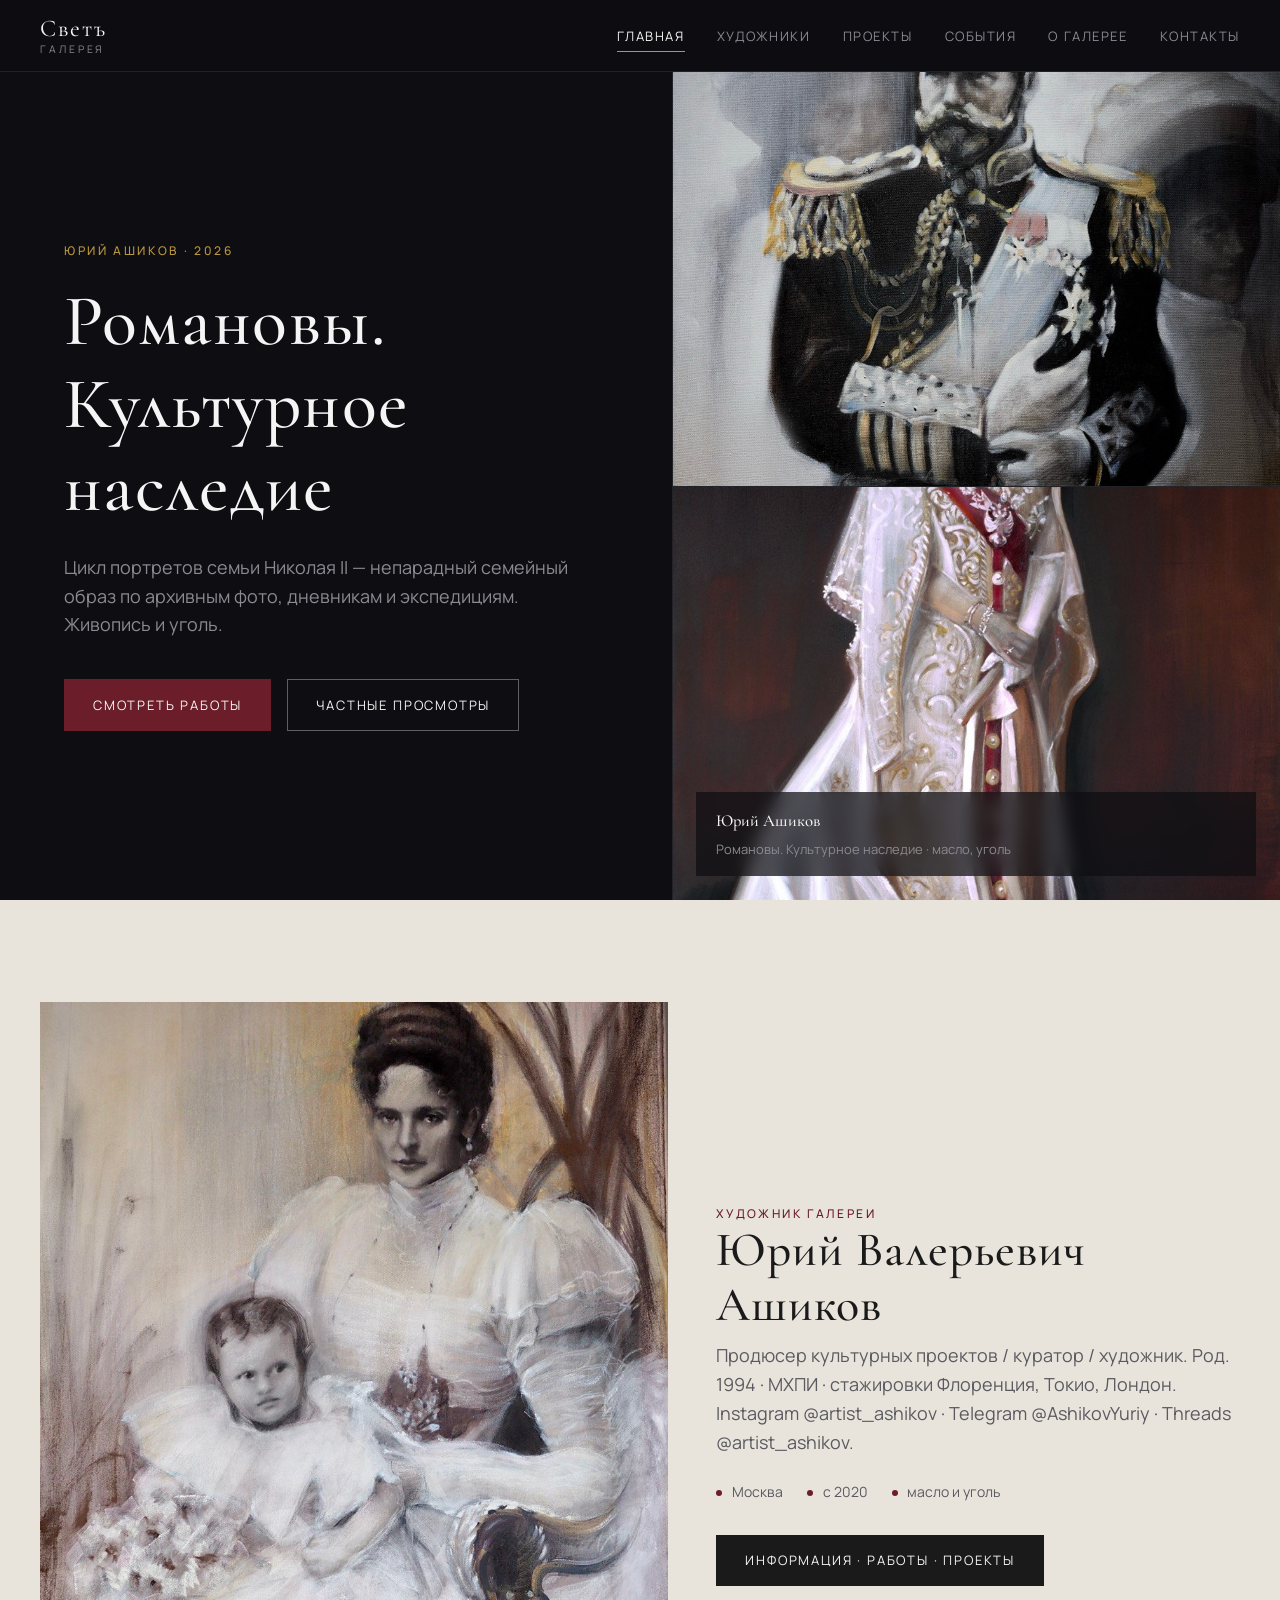
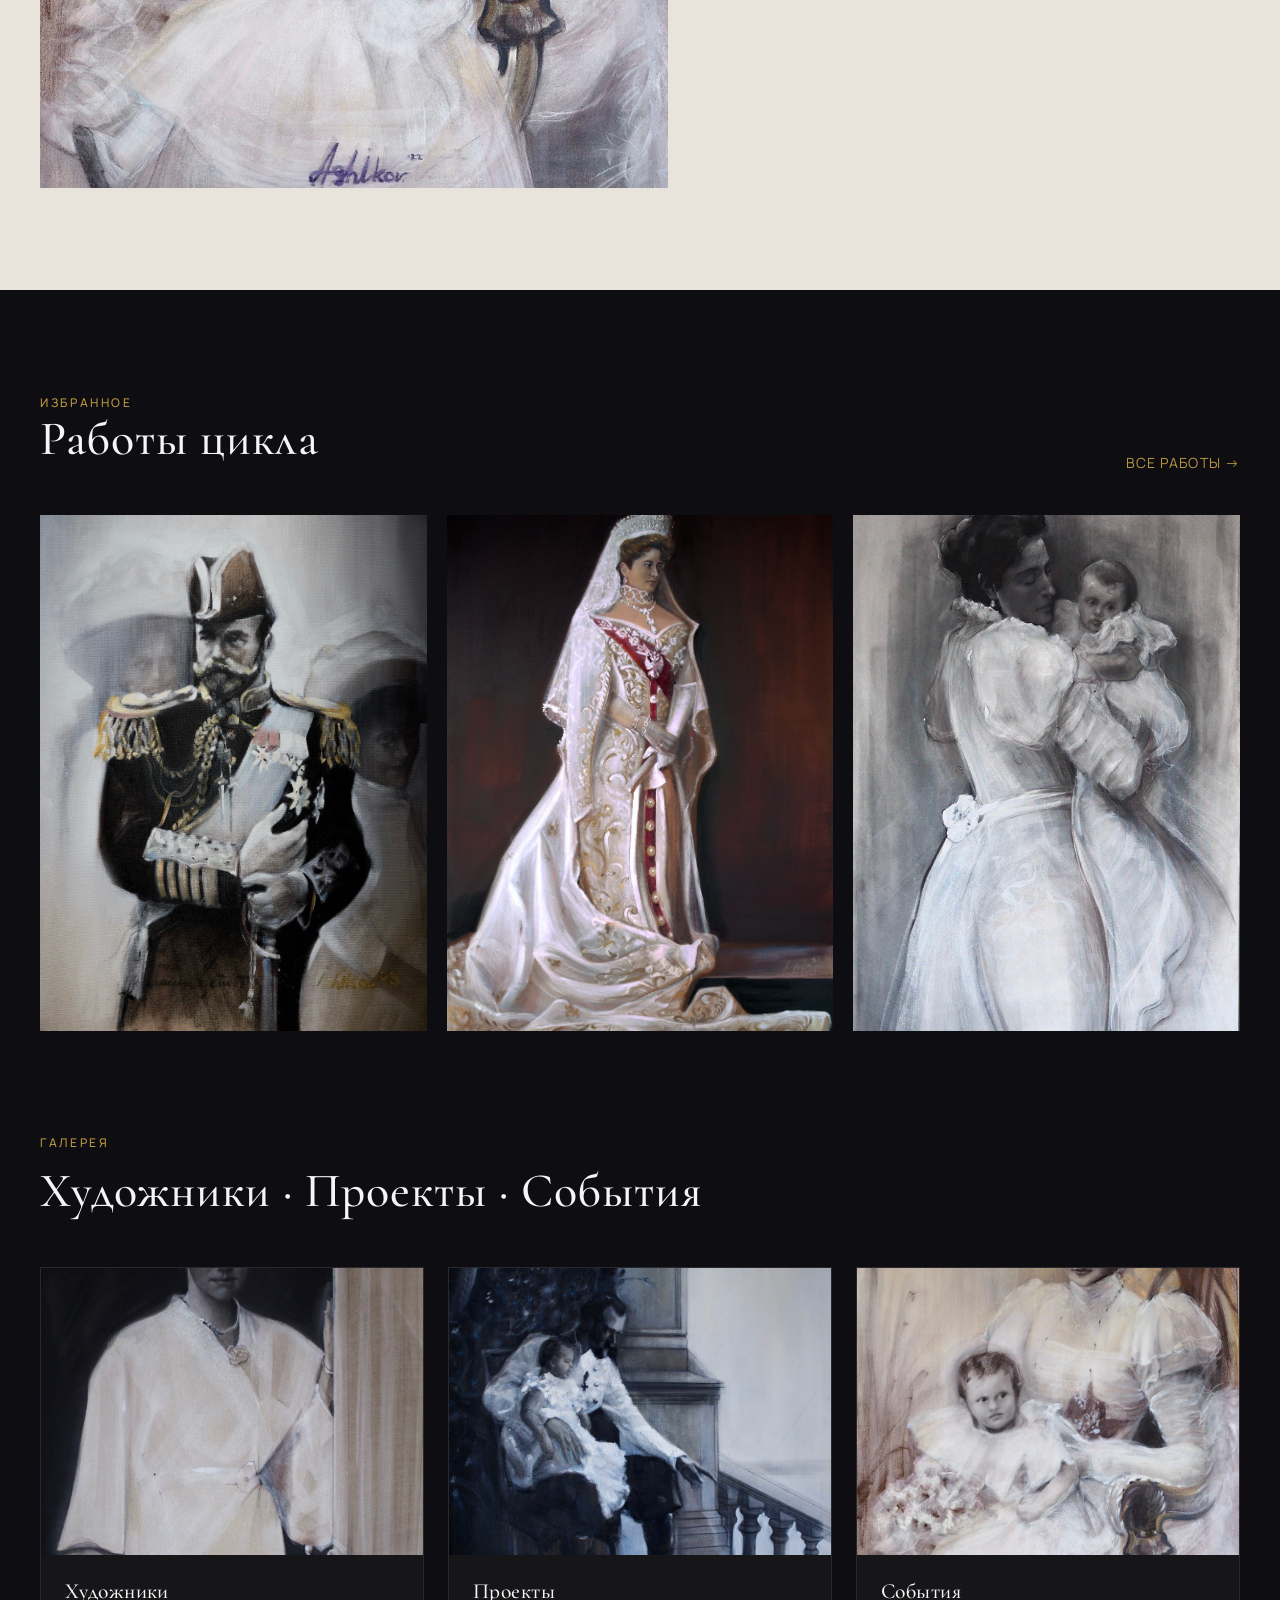
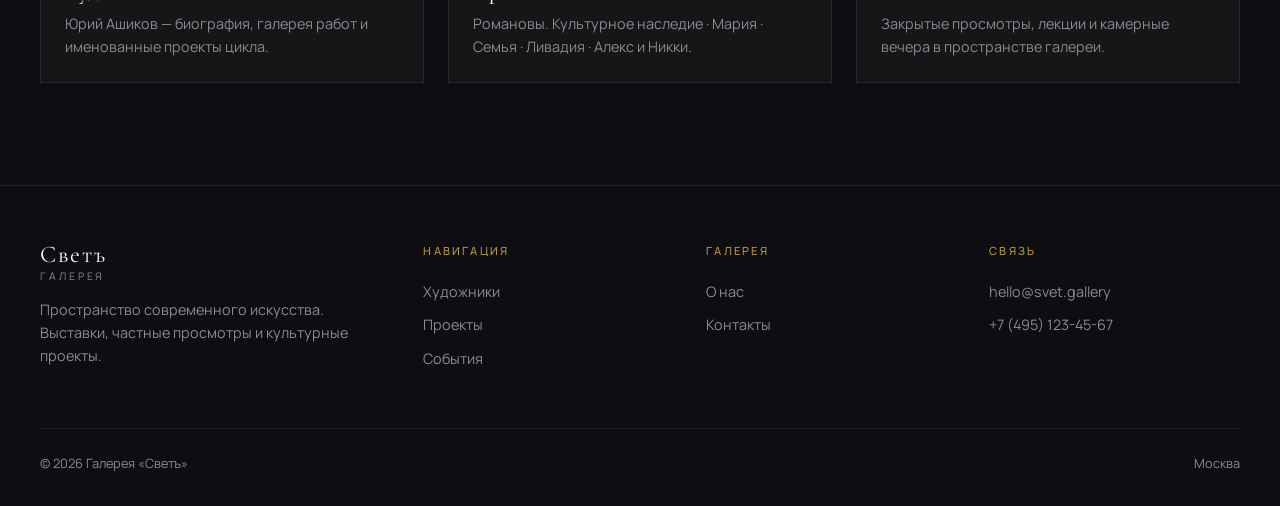
==== commit 83b34f2a: "Обновить Юрия Ашикова: Instagram-био, фото IG и проекты Слияние фактов @artist_ashikov (био, ссылки " ====
--- a/index.html
+++ b/index.html
@@ -62,7 +62,7 @@
           <div class="featured-body">
             <p class="eyebrow">Художник галереи</p>
             <h2 class="section-title">Юрий Валерьевич Ашиков</h2>
-            <p class="lead">Род. 1994 · МХПИ · стажировки Флоренция, Токио, Лондон. Линия портретного реализма (школа Серова — самопозиционирование). Москва · Instagram artist_ashikov · Telegram @ashikovpaintings.</p>
+            <p class="lead">Продюсер культурных проектов / куратор / художник. Род. 1994 · МХПИ · стажировки Флоренция, Токио, Лондон. Instagram @artist_ashikov · Telegram @AshikovYuriy · Threads @artist_ashikov.</p>
             <div class="meta">
               <span>Москва</span>
               <span>с 2020</span>
--- a/css/styles.css
+++ b/css/styles.css
@@ -988,3 +988,52 @@
     grid-template-columns: 1fr;
   }
 }
+
+
+/* —— Gallery subsections & IG badges —— */
+.bio-title {
+  font-family: var(--font-serif);
+  font-size: 1.35rem;
+  color: var(--text-light);
+  margin: -0.75rem 0 1.25rem;
+  letter-spacing: 0.02em;
+}
+.gallery-subsection {
+  margin-top: 2.5rem;
+}
+.gallery-subsection:first-of-type {
+  margin-top: 0.5rem;
+}
+.gallery-subhead {
+  font-family: var(--font-serif);
+  font-size: 1.75rem;
+  font-weight: 500;
+  color: var(--accent-gold);
+  margin-bottom: 0.5rem;
+}
+.gallery-sublead {
+  color: var(--text-muted);
+  font-size: 0.95rem;
+  margin-bottom: 1.5rem;
+  max-width: 40rem;
+}
+.work-badge {
+  position: absolute;
+  top: 0.85rem;
+  left: 0.85rem;
+  z-index: 2;
+  font-size: 0.65rem;
+  letter-spacing: 0.16em;
+  text-transform: uppercase;
+  color: var(--surface-ivory);
+  background: rgba(107, 30, 42, 0.85);
+  border: 1px solid rgba(184, 150, 62, 0.45);
+  padding: 0.3rem 0.55rem;
+  pointer-events: none;
+}
+.artist-meta {
+  grid-template-columns: 1fr 1fr;
+}
+@media (max-width: 640px) {
+  .artist-meta { grid-template-columns: 1fr; }
+}
